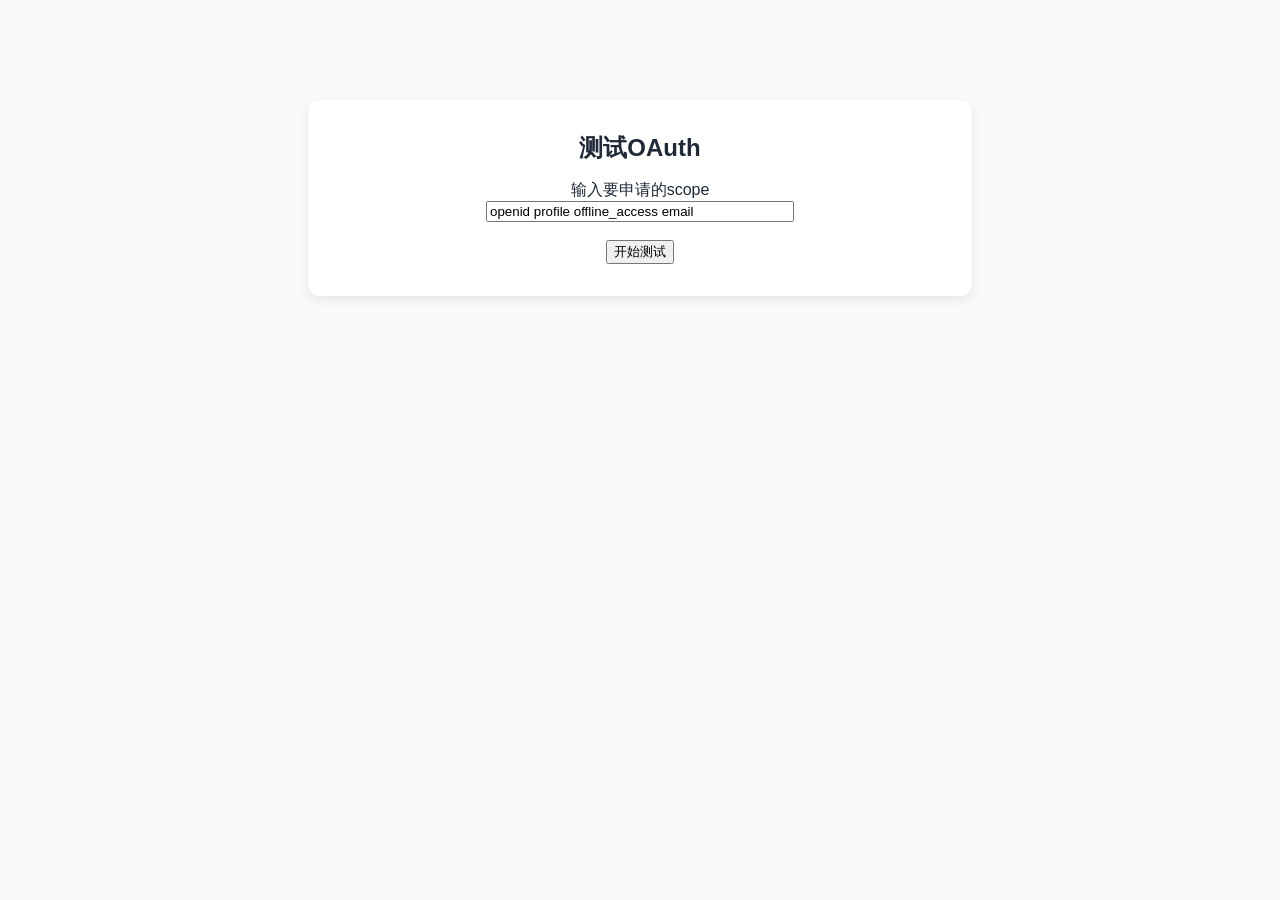
==== local_test/index.html @ 9561ec30 "简易完成local_test模块" ====
<!DOCTYPE html>
<html lang="zh-CN">
<head>
    <meta charset="UTF-8">
    <title>Title</title>
    <style>
        body {
          font-family: -apple-system, BlinkMacSystemFont, "Segoe UI", Roboto, sans-serif;
          background: #f9fafb;
          margin: 0;
          padding: 20px;
          color: #1f2937;
        }
        .container {
          max-width: 600px;
          margin: 80px auto;
          background: white;
          border-radius: 12px;
          box-shadow: 0 4px 12px rgba(0,0,0,0.08);
          padding: 32px;
          text-align: center;
        }
        h1 {
          font-size: 24px;
          margin: 0 0 16px;
        }
    </style>
</head>
<body>
<div class="container">
    <h1>测试OAuth</h1>
    <div>
        <span>输入要申请的scope</span>
        <br>
        <input id="scope" type="text" value="openid profile offline_access email" style="width:300px">
    </div>
    <br>
    <button id="btn" onclick="start()">开始测试</button>
    <script>
        function getRandomString() {
            return Math.random().toString(36).substr(2) + Math.random().toString(36).substr(2);
        }
        const state = getRandomString();
        function start() {
            let scope = document.getElementById('scope').value;
            let link = 'https://{{ domain }}/oauth2/auth?'
                + 'response_type=code&'
                + 'client_id=local_test&'
                + 'redirect_uri=http%3A%2F%2F127.0.0.1%3A48484%2Foauth_callback&'
                + 'scope=' + encodeURIComponent(scope) + '&'
                + 'state=' + state;
            window.open(link, '_blank');
        }
    </script>
</div>
</body>
</html>
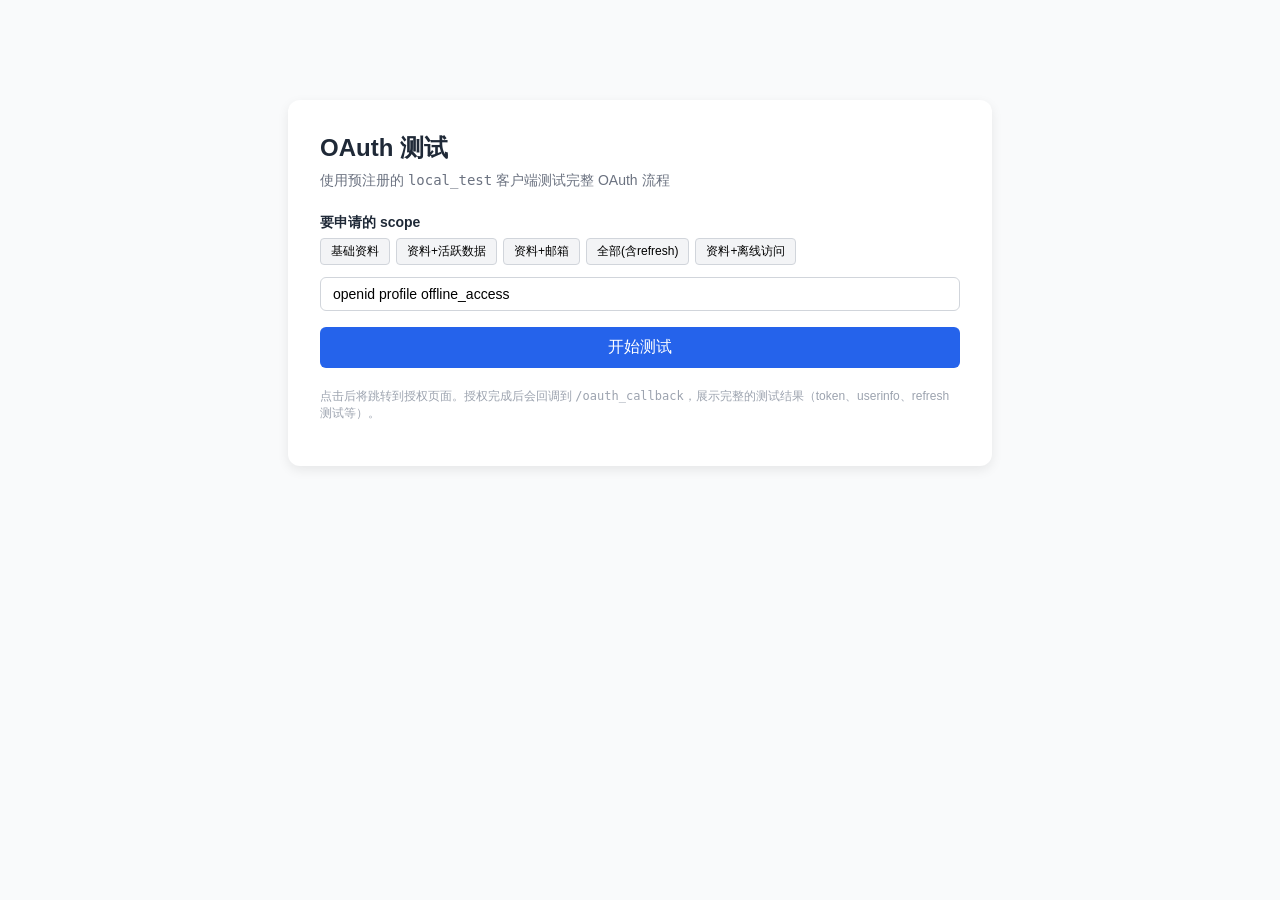
==== commit 48bbadf0: "更完善的local_test测试脚本" ====
--- a/local_test/index.html
+++ b/local_test/index.html
@@ -2,56 +2,114 @@
 <html lang="zh-CN">
 <head>
     <meta charset="UTF-8">
-    <title>Title</title>
+    <title>OAuth 测试</title>
     <style>
         body {
-          font-family: -apple-system, BlinkMacSystemFont, "Segoe UI", Roboto, sans-serif;
-          background: #f9fafb;
-          margin: 0;
-          padding: 20px;
-          color: #1f2937;
+            font-family: -apple-system, BlinkMacSystemFont, "Segoe UI", Roboto, sans-serif;
+            background: #f9fafb;
+            margin: 0;
+            padding: 20px;
+            color: #1f2937;
         }
         .container {
-          max-width: 600px;
-          margin: 80px auto;
-          background: white;
-          border-radius: 12px;
-          box-shadow: 0 4px 12px rgba(0,0,0,0.08);
-          padding: 32px;
-          text-align: center;
+            max-width: 640px;
+            margin: 80px auto;
+            background: white;
+            border-radius: 12px;
+            box-shadow: 0 4px 12px rgba(0,0,0,0.08);
+            padding: 32px;
         }
         h1 {
-          font-size: 24px;
-          margin: 0 0 16px;
+            font-size: 24px;
+            margin: 0 0 8px;
+        }
+        .subtitle {
+            color: #6b7280;
+            font-size: 14px;
+            margin: 0 0 24px;
+        }
+        label {
+            display: block;
+            font-weight: 600;
+            margin-bottom: 6px;
+            font-size: 14px;
+        }
+        .scope-presets {
+            display: flex;
+            flex-wrap: wrap;
+            gap: 6px;
+            margin-bottom: 12px;
+        }
+        .scope-presets button {
+            font-size: 12px;
+            padding: 4px 10px;
+            border: 1px solid #d1d5db;
+            border-radius: 4px;
+            background: #f3f4f6;
+            cursor: pointer;
+        }
+        .scope-presets button:hover {
+            background: #e5e7eb;
+        }
+        input[type="text"] {
+            width: 100%;
+            padding: 8px 12px;
+            border: 1px solid #d1d5db;
+            border-radius: 6px;
+            font-size: 14px;
+            box-sizing: border-box;
+        }
+        .btn {
+            margin-top: 16px;
+            width: 100%;
+            padding: 10px;
+            background: #2563eb;
+            color: white;
+            border: none;
+            border-radius: 6px;
+            font-size: 16px;
+            cursor: pointer;
+        }
+        .btn:hover {
+            background: #1d4ed8;
+        }
+        .note {
+            margin-top: 20px;
+            font-size: 12px;
+            color: #9ca3af;
         }
     </style>
 </head>
 <body>
 <div class="container">
-    <h1>测试OAuth</h1>
-    <div>
-        <span>输入要申请的scope</span>
-        <br>
-        <input id="scope" type="text" value="openid profile offline_access email" style="width:300px">
+    <h1>OAuth 测试</h1>
+    <p class="subtitle">使用预注册的 <code>local_test</code> 客户端测试完整 OAuth 流程</p>
+
+    <label for="scope">要申请的 scope</label>
+    <div class="scope-presets">
+        <button onclick="setScope('openid profile')">基础资料</button>
+        <button onclick="setScope('openid profile active')">资料+活跃数据</button>
+        <button onclick="setScope('openid profile email_domain email')">资料+邮箱</button>
+        <button onclick="setScope('openid profile active offline_access email_domain email')">全部(含refresh)</button>
+        <button onclick="setScope('openid profile offline_access')">资料+离线访问</button>
     </div>
-    <br>
-    <button id="btn" onclick="start()">开始测试</button>
-    <script>
-        function getRandomString() {
-            return Math.random().toString(36).substr(2) + Math.random().toString(36).substr(2);
-        }
-        const state = getRandomString();
-        function start() {
-            let scope = document.getElementById('scope').value;
-            let link = 'https://{{ domain }}/oauth2/auth?'
-                + 'response_type=code&'
-                + 'client_id=local_test&'
-                + 'redirect_uri=http%3A%2F%2F127.0.0.1%3A48484%2Foauth_callback&'
-                + 'scope=' + encodeURIComponent(scope) + '&'
-                + 'state=' + state;
-            window.open(link, '_blank');
-        }
-    </script>
+    <input id="scope" type="text" value="openid profile offline_access">
+
+    <button class="btn" onclick="start()">开始测试</button>
+
+    <p class="note">
+        点击后将跳转到授权页面。授权完成后会回调到 <code>/oauth_callback</code>，展示完整的测试结果（token、userinfo、refresh 测试等）。
+    </p>
 </div>
+
+<script>
+    function setScope(value) {
+        document.getElementById('scope').value = value;
+    }
+    function start() {
+        var scope = document.getElementById('scope').value;
+        window.location.href = '/start?scope=' + encodeURIComponent(scope);
+    }
+</script>
 </body>
-</html>+</html>
